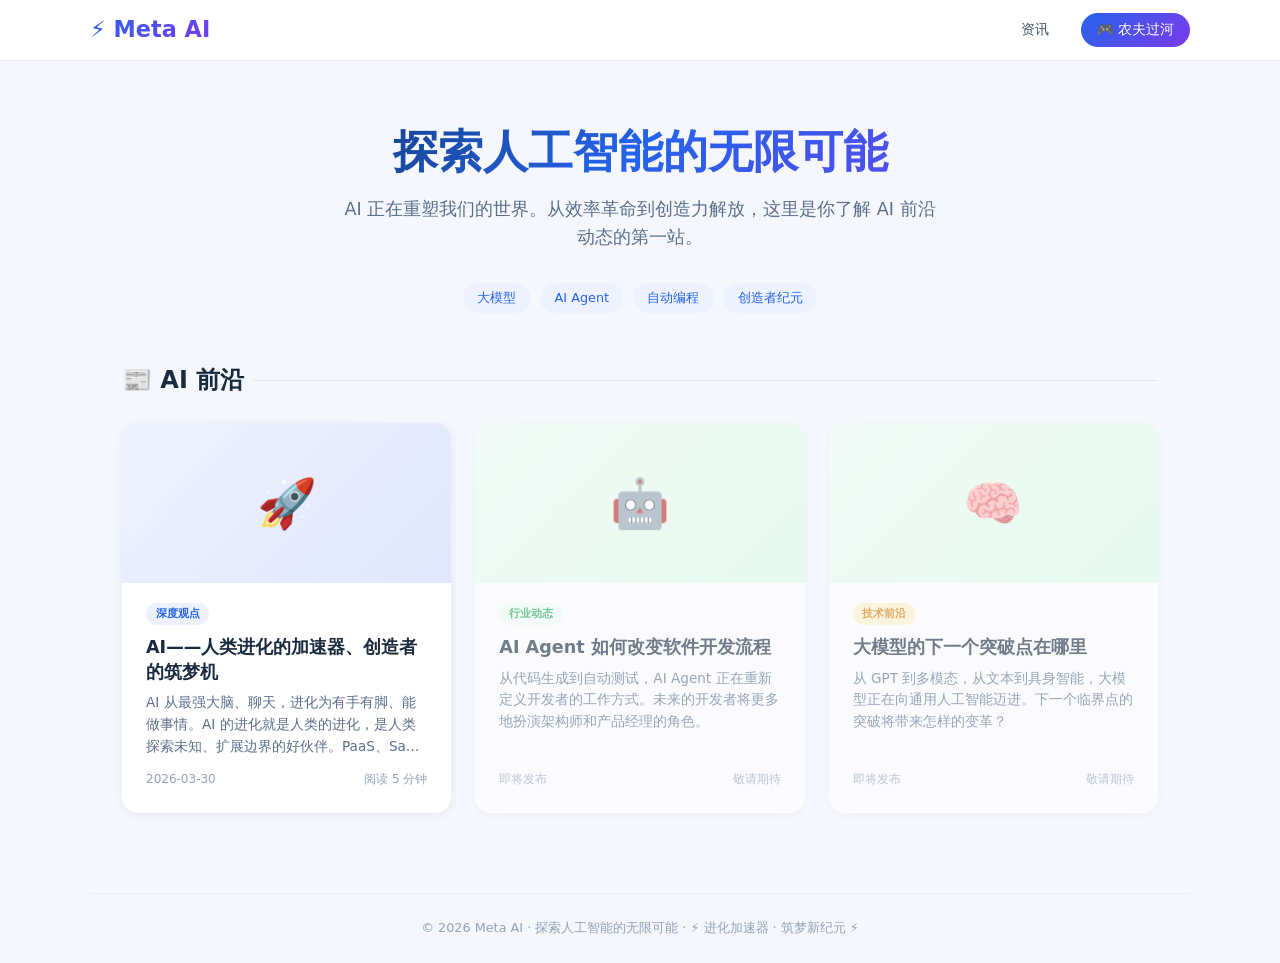
==== index.html @ 70cc27fe "Deploy Meta AI website" ====
<!DOCTYPE html>
<html lang="zh-CN">
<head>
    <meta charset="UTF-8">
    <meta name="viewport" content="width=device-width, initial-scale=1.0">
    <title>AI 前沿 - 探索人工智能的无限可能</title>
    <style>
        * { margin: 0; padding: 0; box-sizing: border-box; }
        body {
            font-family: system-ui, -apple-system, 'Segoe UI', 'Noto Sans SC', sans-serif;
            background: #f5f7fc;
            color: #1a2a3f;
            line-height: 1.6;
        }
        a { text-decoration: none; color: inherit; }

        /* ===== 导航栏 ===== */
        .navbar {
            position: sticky; top: 0; z-index: 100;
            background: rgba(255,255,255,0.92);
            backdrop-filter: blur(12px);
            border-bottom: 1px solid #e8edf5;
            padding: 0 2rem;
        }
        .navbar__inner {
            max-width: 1100px; margin: 0 auto;
            display: flex; align-items: center; justify-content: space-between;
            height: 60px;
        }
        .navbar__logo {
            font-size: 1.4rem; font-weight: 800;
            background: linear-gradient(135deg, #2563eb, #7c3aed);
            -webkit-background-clip: text; background-clip: text; color: transparent;
        }
        .navbar__links { display: flex; gap: 2rem; align-items: center; }
        .navbar__links a {
            font-size: 0.9rem; color: #4a5568; font-weight: 500;
            transition: color 0.2s;
        }
        .navbar__links a:hover { color: #2563eb; }
        .navbar__links .game-link {
            background: linear-gradient(135deg, #2563eb, #7c3aed);
            color: #fff; padding: 6px 16px; border-radius: 20px; font-size: 0.85rem;
        }
        .navbar__links .game-link:hover { opacity: 0.9; }

        /* 移动端菜单 */
        .menu-toggle { display: none; background: none; border: none; font-size: 1.5rem; cursor: pointer; }
        @media (max-width: 640px) {
            .menu-toggle { display: block; }
            .navbar__links {
                display: none; flex-direction: column; position: absolute;
                top: 60px; left: 0; right: 0; background: #fff;
                padding: 1rem 2rem; gap: 1rem; border-bottom: 1px solid #e8edf5;
            }
            .navbar__links.open { display: flex; }
        }

        /* ===== Hero ===== */
        .hero {
            max-width: 1100px; margin: 0 auto; padding: 4rem 2rem 3rem;
            text-align: center;
        }
        .hero h1 {
            font-size: 2.8rem; font-weight: 800; line-height: 1.2;
            background: linear-gradient(135deg, #0b2b44, #2563eb, #7c3aed);
            -webkit-background-clip: text; background-clip: text; color: transparent;
            margin-bottom: 1rem;
        }
        .hero p { font-size: 1.1rem; color: #5b6e8c; max-width: 600px; margin: 0 auto 2rem; }
        .hero__tags { display: flex; gap: 0.6rem; justify-content: center; flex-wrap: wrap; }
        .hero__tag {
            background: #eef2ff; color: #2563eb; padding: 0.3rem 0.9rem;
            border-radius: 20px; font-size: 0.8rem; font-weight: 500;
        }
        @media (max-width: 640px) {
            .hero h1 { font-size: 1.8rem; }
            .hero { padding: 2.5rem 1.2rem 2rem; }
        }

        /* ===== 资讯模块 ===== */
        .news {
            max-width: 1100px; margin: 0 auto; padding: 0 2rem 3rem;
        }
        .section-title {
            font-size: 1.5rem; font-weight: 700; margin-bottom: 1.5rem;
            display: flex; align-items: center; gap: 0.5rem;
        }
        .section-title::after {
            content: ''; flex: 1; height: 1px; background: #e2e8f0;
        }
        .news-grid {
            display: grid; grid-template-columns: repeat(auto-fill, minmax(320px, 1fr));
            gap: 1.5rem;
        }
        .news-card {
            background: #fff; border-radius: 16px; overflow: hidden;
            box-shadow: 0 2px 12px rgba(0,0,0,0.06);
            transition: transform 0.2s, box-shadow 0.2s;
            display: flex; flex-direction: column;
        }
        .news-card:hover {
            transform: translateY(-4px);
            box-shadow: 0 8px 24px rgba(37,99,235,0.12);
        }
        .news-card__banner {
            height: 160px; display: flex; align-items: center; justify-content: center;
            font-size: 3rem;
        }
        .news-card__banner--ai {
            background: linear-gradient(135deg, #eef2ff, #e0e7ff);
        }
        .news-card__banner--placeholder {
            background: linear-gradient(135deg, #f0fdf4, #dcfce7);
        }
        .news-card__body { padding: 1.2rem 1.5rem 1.5rem; flex: 1; display: flex; flex-direction: column; }
        .news-card__tag {
            display: inline-block; background: #eef2ff; color: #2563eb;
            padding: 0.15rem 0.6rem; border-radius: 12px; font-size: 0.7rem;
            font-weight: 600; margin-bottom: 0.6rem; width: fit-content;
        }
        .news-card__title {
            font-size: 1.1rem; font-weight: 700; color: #1a2a3f;
            margin-bottom: 0.5rem; line-height: 1.4;
        }
        .news-card__desc {
            font-size: 0.85rem; color: #5b6e8c; flex: 1;
            display: -webkit-box; -webkit-line-clamp: 3; -webkit-box-orient: vertical; overflow: hidden;
        }
        .news-card__meta {
            margin-top: 0.8rem; font-size: 0.75rem; color: #94a3b8;
            display: flex; justify-content: space-between;
        }

        /* ===== 页脚 ===== */
        .footer {
            max-width: 1100px; margin: 2rem auto 0; padding: 1.5rem 2rem;
            text-align: center; font-size: 0.8rem; color: #94a3b8;
            border-top: 1px solid #e8edf5;
        }
</style>
</head>
<body>
    <!-- 导航栏 -->
    <nav class="navbar">
        <div class="navbar__inner">
            <a href="index.html" class="navbar__logo">⚡ Meta AI</a>
            <button class="menu-toggle" onclick="document.querySelector('.navbar__links').classList.toggle('open')">☰</button>
            <div class="navbar__links">
                <a href="#news">资讯</a>
                <a href="game.html" class="game-link">🎮 农夫过河</a>
            </div>
        </div>
    </nav>

    <!-- Hero -->
    <section class="hero">
        <h1>探索人工智能的无限可能</h1>
        <p>AI 正在重塑我们的世界。从效率革命到创造力解放，这里是你了解 AI 前沿动态的第一站。</p>
        <div class="hero__tags">
            <span class="hero__tag">大模型</span>
            <span class="hero__tag">AI Agent</span>
            <span class="hero__tag">自动编程</span>
            <span class="hero__tag">创造者纪元</span>
        </div>
    </section>

    <!-- 资讯模块 -->
    <section class="news" id="news">
        <div class="section-title">📰 AI 前沿</div>
        <div class="news-grid">
            <!-- 第一篇：AI文章 -->
            <a href="AI_20260330.html" class="news-card">
                <div class="news-card__banner news-card__banner--ai">🚀</div>
                <div class="news-card__body">
                    <span class="news-card__tag">深度观点</span>
                    <div class="news-card__title">AI——人类进化的加速器、创造者的筑梦机</div>
                    <div class="news-card__desc">AI 从最强大脑、聊天，进化为有手有脚、能做事情。AI 的进化就是人类的进化，是人类探索未知、扩展边界的好伙伴。PaaS、SaaS 正在被 AI Agent 重塑。</div>
                    <div class="news-card__meta">
                        <span>2026-03-30</span>
                        <span>阅读 5 分钟</span>
                    </div>
                </div>
            </a>
            <!-- 占位文章2 -->
            <div class="news-card" style="opacity:0.6; cursor:default;">
                <div class="news-card__banner news-card__banner--placeholder">🤖</div>
                <div class="news-card__body">
                    <span class="news-card__tag" style="background:#f0fdf4;color:#16a34a;">行业动态</span>
                    <div class="news-card__title">AI Agent 如何改变软件开发流程</div>
                    <div class="news-card__desc">从代码生成到自动测试，AI Agent 正在重新定义开发者的工作方式。未来的开发者将更多地扮演架构师和产品经理的角色。</div>
                    <div class="news-card__meta">
                        <span>即将发布</span>
                        <span>敬请期待</span>
                    </div>
                </div>
            </div>
            <!-- 占位文章3 -->
            <div class="news-card" style="opacity:0.6; cursor:default;">
                <div class="news-card__banner news-card__banner--placeholder">🧠</div>
                <div class="news-card__body">
                    <span class="news-card__tag" style="background:#fef3c7;color:#d97706;">技术前沿</span>
                    <div class="news-card__title">大模型的下一个突破点在哪里</div>
                    <div class="news-card__desc">从 GPT 到多模态，从文本到具身智能，大模型正在向通用人工智能迈进。下一个临界点的突破将带来怎样的变革？</div>
                    <div class="news-card__meta">
                        <span>即将发布</span>
                        <span>敬请期待</span>
                    </div>
                </div>
            </div>
        </div>
    </section>

    <!-- 页脚 -->
    <footer class="footer">
        <p>© 2026 Meta AI · 探索人工智能的无限可能 · ⚡ 进化加速器 · 筑梦新纪元 ⚡</p>
    </footer>
</body>
</html>
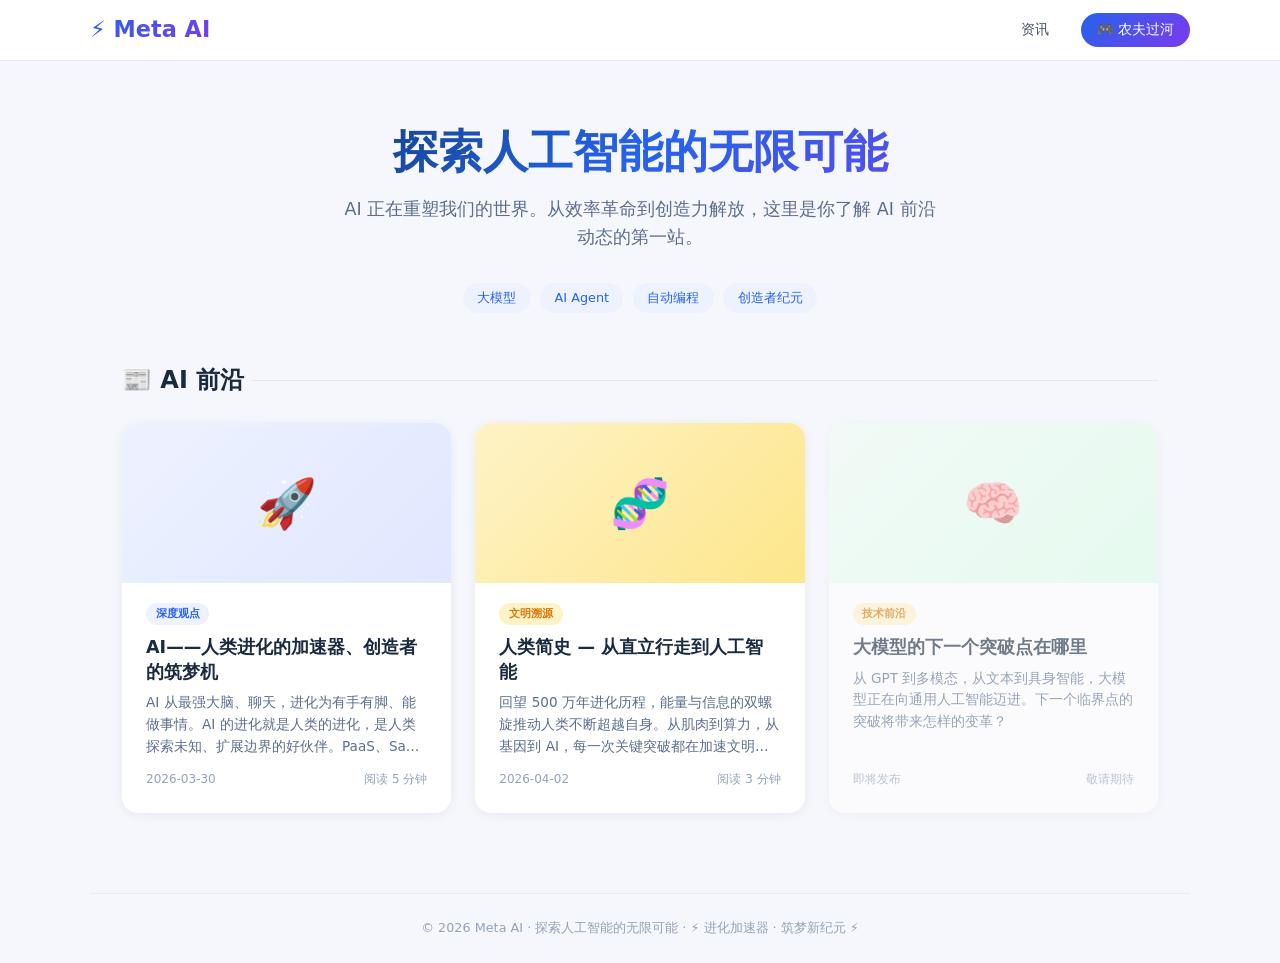
==== commit aeb67115: "更新网站内容" ====
--- a/index.html
+++ b/index.html
@@ -145,7 +145,7 @@
     <nav class="navbar">
         <div class="navbar__inner">
             <a href="index.html" class="navbar__logo">⚡ Meta AI</a>
-            <button class="menu-toggle" onclick="document.querySelector('.navbar__links').classList.toggle('open')">☰</button>
+            <button class="menu-toggle" aria-label="打开菜单" onclick="document.querySelector('.navbar__links').classList.toggle('open')">☰</button>
             <div class="navbar__links">
                 <a href="#news">资讯</a>
                 <a href="game.html" class="game-link">🎮 农夫过河</a>
@@ -183,18 +183,18 @@
                 </div>
             </a>
             <!-- 占位文章2 -->
-            <div class="news-card" style="opacity:0.6; cursor:default;">
-                <div class="news-card__banner news-card__banner--placeholder">🤖</div>
+            <a href="human-history.html" class="news-card">
+                <div class="news-card__banner news-card__banner--placeholder" style="background:linear-gradient(135deg,#fef3c7,#fde68a);">🧬</div>
                 <div class="news-card__body">
-                    <span class="news-card__tag" style="background:#f0fdf4;color:#16a34a;">行业动态</span>
-                    <div class="news-card__title">AI Agent 如何改变软件开发流程</div>
-                    <div class="news-card__desc">从代码生成到自动测试，AI Agent 正在重新定义开发者的工作方式。未来的开发者将更多地扮演架构师和产品经理的角色。</div>
+                    <span class="news-card__tag" style="background:#fef3c7;color:#d97706;">文明溯源</span>
+                    <div class="news-card__title">人类简史 — 从直立行走到人工智能</div>
+                    <div class="news-card__desc">回望 500 万年进化历程，能量与信息的双螺旋推动人类不断超越自身。从肌肉到算力，从基因到 AI，每一次关键突破都在加速文明的跃迁。</div>
                     <div class="news-card__meta">
-                        <span>即将发布</span>
-                        <span>敬请期待</span>
+                        <span>2026-04-02</span>
+                        <span>阅读 3 分钟</span>
                     </div>
                 </div>
-            </div>
+            </a>
             <!-- 占位文章3 -->
             <div class="news-card" style="opacity:0.6; cursor:default;">
                 <div class="news-card__banner news-card__banner--placeholder">🧠</div>
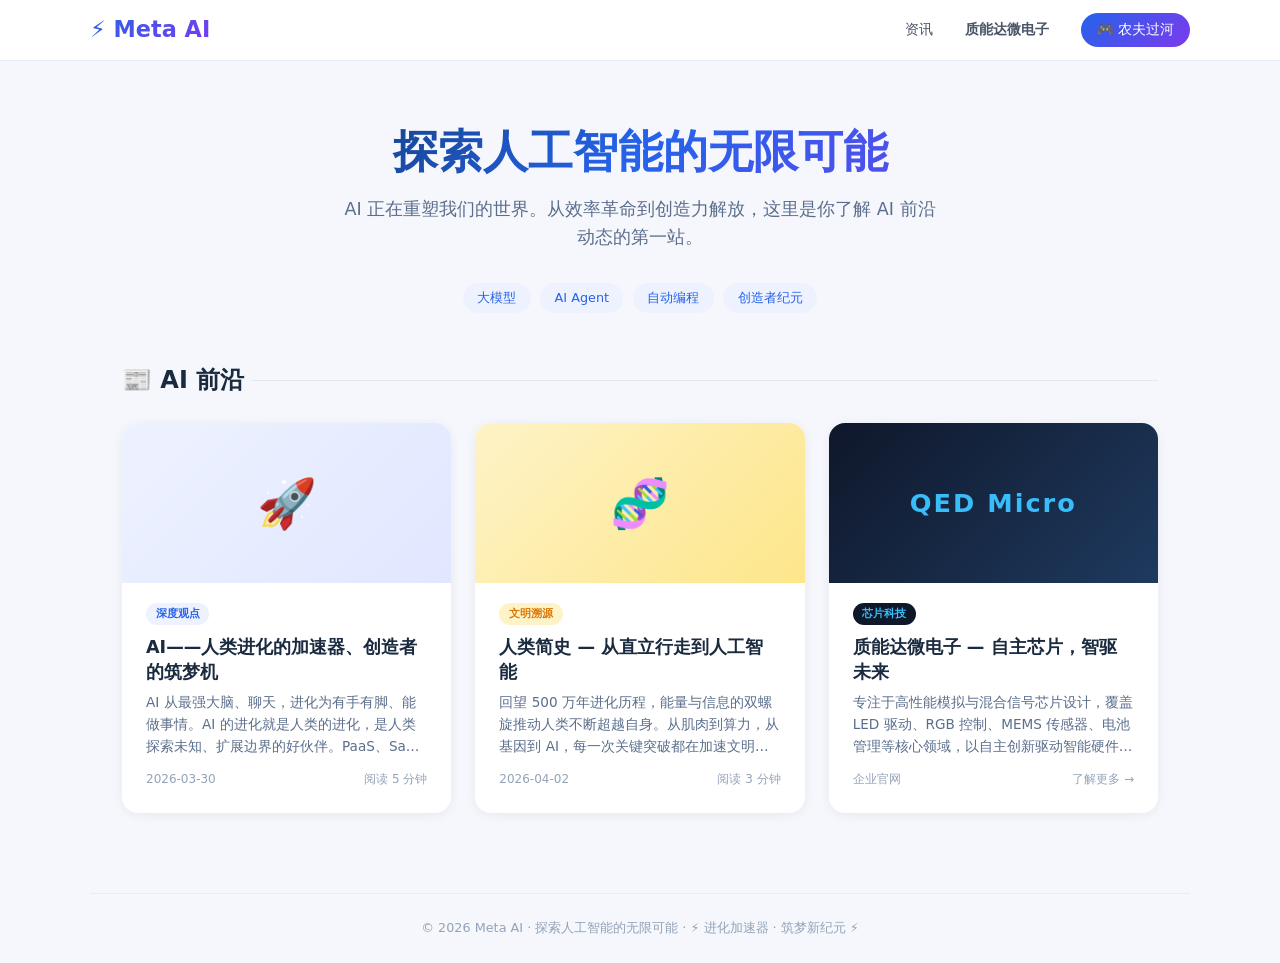
==== commit de1fd9c1: "Add QED Micro website" ====
--- a/index.html
+++ b/index.html
@@ -148,6 +148,7 @@
             <button class="menu-toggle" aria-label="打开菜单" onclick="document.querySelector('.navbar__links').classList.toggle('open')">☰</button>
             <div class="navbar__links">
                 <a href="#news">资讯</a>
+                <a href="qed/" style="font-weight:600;">质能达微电子</a>
                 <a href="game.html" class="game-link">🎮 农夫过河</a>
             </div>
         </div>
@@ -195,19 +196,19 @@
                     </div>
                 </div>
             </a>
-            <!-- 占位文章3 -->
-            <div class="news-card" style="opacity:0.6; cursor:default;">
-                <div class="news-card__banner news-card__banner--placeholder">🧠</div>
+            <!-- 第三篇：质能达微电子 -->
+            <a href="qed/" class="news-card">
+                <div class="news-card__banner" style="background:linear-gradient(135deg,#0f172a,#1e3a5f);color:#38bdf8;font-size:1.6rem;font-weight:800;letter-spacing:2px;">QED Micro</div>
                 <div class="news-card__body">
-                    <span class="news-card__tag" style="background:#fef3c7;color:#d97706;">技术前沿</span>
-                    <div class="news-card__title">大模型的下一个突破点在哪里</div>
-                    <div class="news-card__desc">从 GPT 到多模态，从文本到具身智能，大模型正在向通用人工智能迈进。下一个临界点的突破将带来怎样的变革？</div>
+                    <span class="news-card__tag" style="background:#0f172a;color:#38bdf8;">芯片科技</span>
+                    <div class="news-card__title">质能达微电子 — 自主芯片，智驱未来</div>
+                    <div class="news-card__desc">专注于高性能模拟与混合信号芯片设计，覆盖 LED 驱动、RGB 控制、MEMS 传感器、电池管理等核心领域，以自主创新驱动智能硬件升级。</div>
                     <div class="news-card__meta">
-                        <span>即将发布</span>
-                        <span>敬请期待</span>
+                        <span>企业官网</span>
+                        <span>了解更多 →</span>
                     </div>
                 </div>
-            </div>
+            </a>
         </div>
     </section>
 
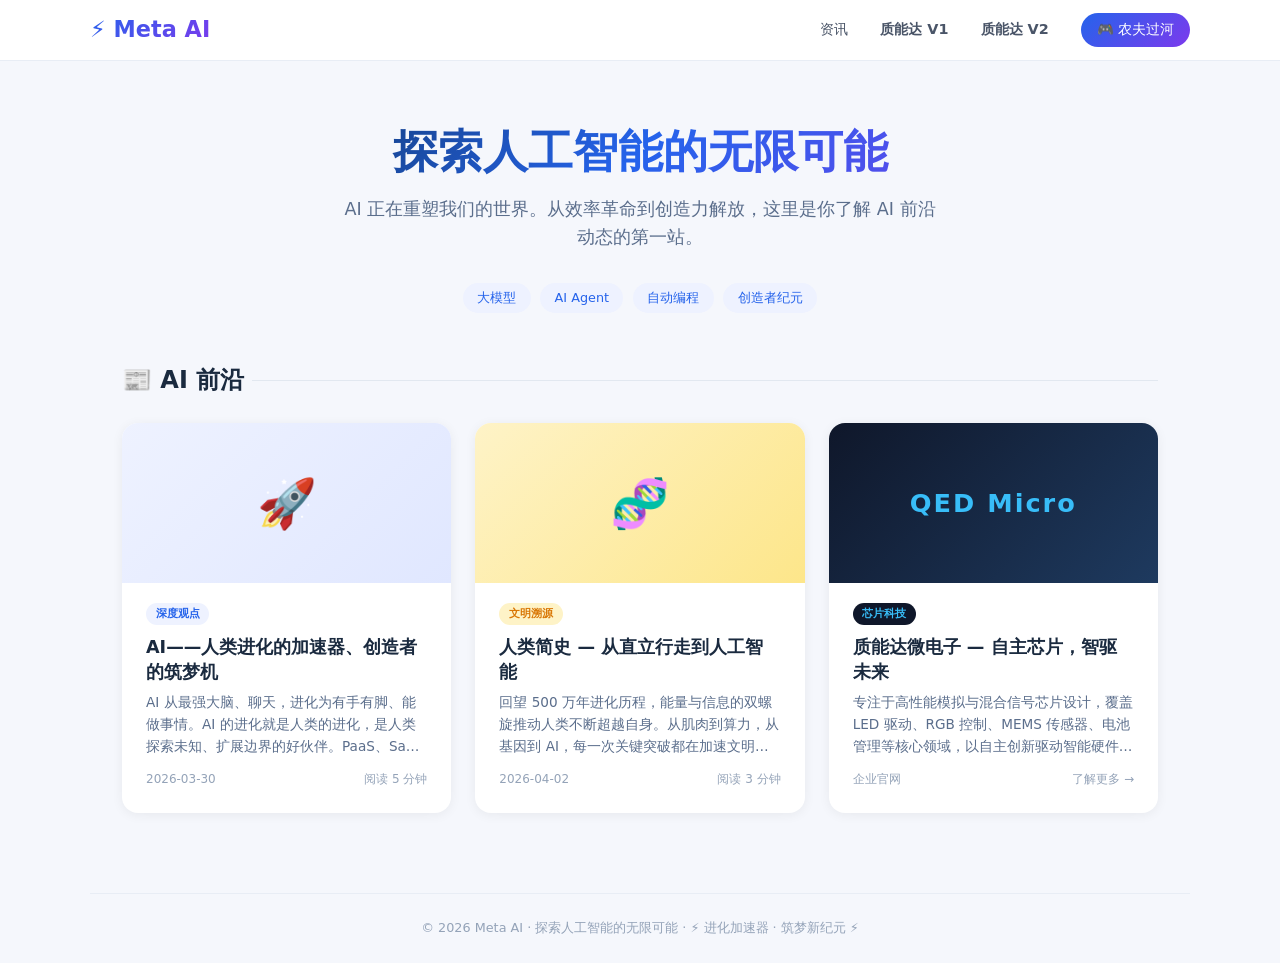
==== commit 8897a402: "Add QED V2 website, restore QED V1" ====
--- a/index.html
+++ b/index.html
@@ -148,7 +148,8 @@
             <button class="menu-toggle" aria-label="打开菜单" onclick="document.querySelector('.navbar__links').classList.toggle('open')">☰</button>
             <div class="navbar__links">
                 <a href="#news">资讯</a>
-                <a href="qed/" style="font-weight:600;">质能达微电子</a>
+                <a href="qed/" style="font-weight:600;">质能达 V1</a>
+                <a href="qed2/" style="font-weight:600;">质能达 V2</a>
                 <a href="game.html" class="game-link">🎮 农夫过河</a>
             </div>
         </div>
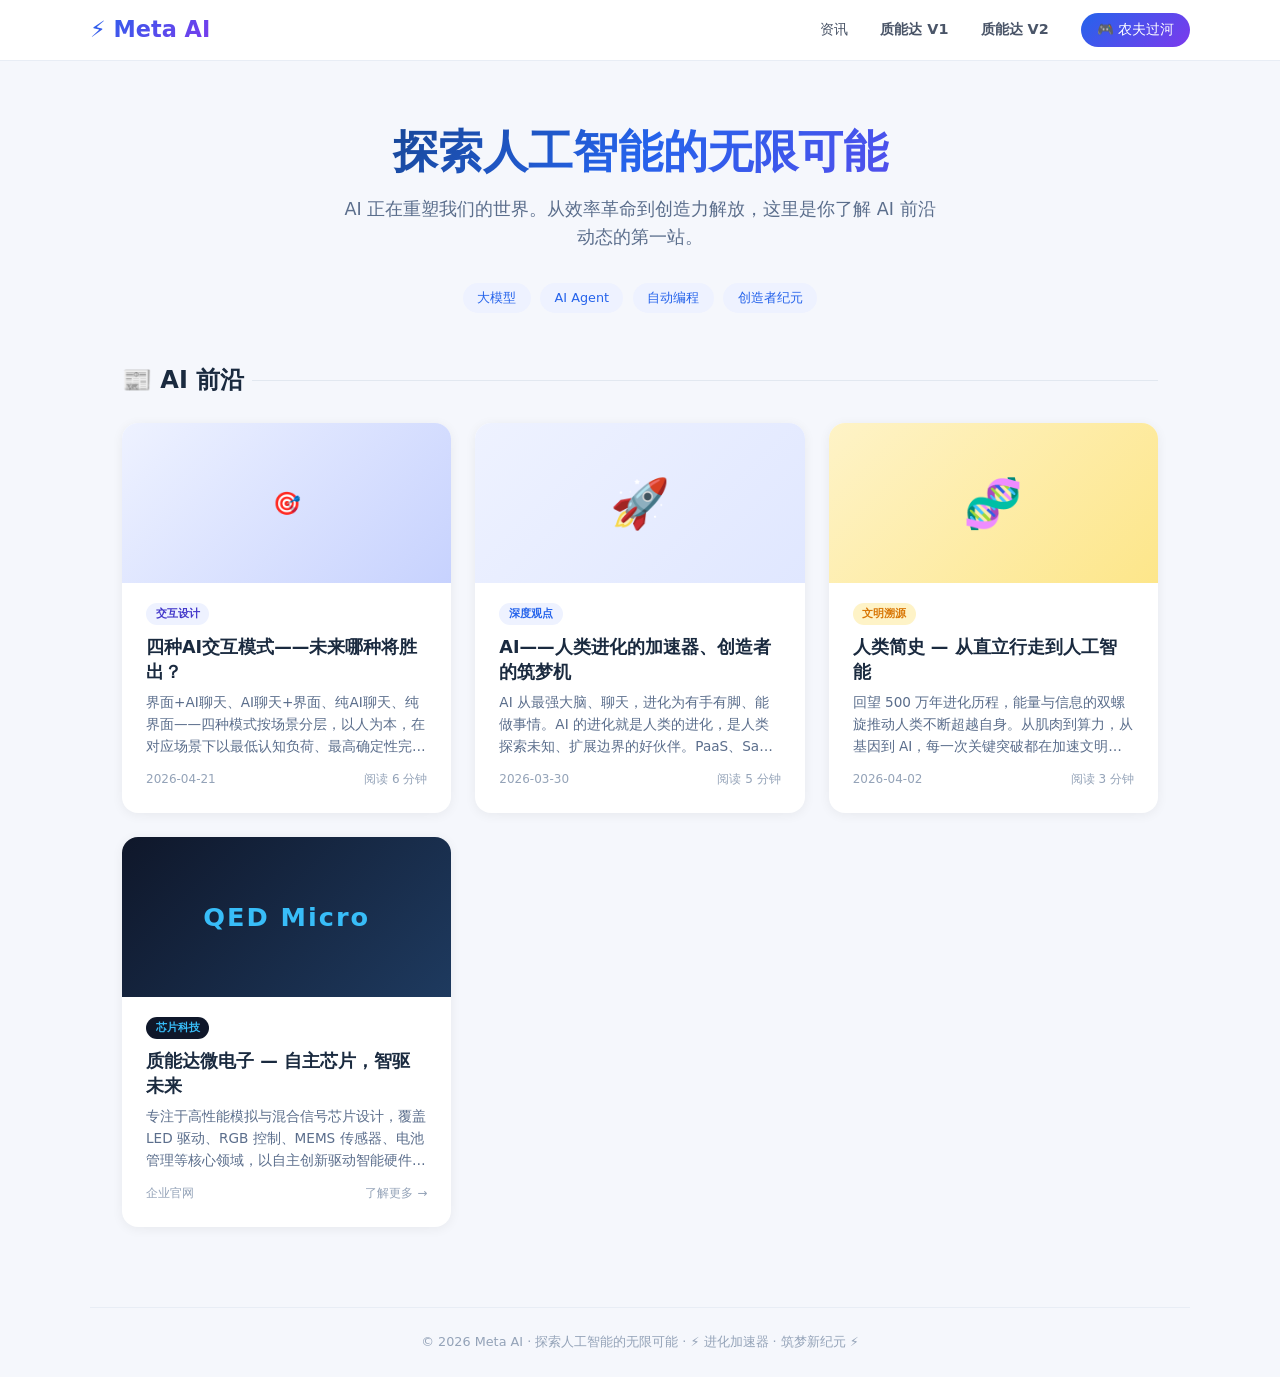
==== commit 348aa195: "Deploy Meta AI website" ====
--- a/index.html
+++ b/index.html
@@ -171,6 +171,19 @@
     <section class="news" id="news">
         <div class="section-title">📰 AI 前沿</div>
         <div class="news-grid">
+            <!-- 四种AI交互模式 -->
+            <a href="AI_20260421.html" class="news-card">
+                <div class="news-card__banner" style="background:linear-gradient(135deg,#eef2ff,#c7d2fe);color:#4338ca;font-size:1.4rem;">🎯</div>
+                <div class="news-card__body">
+                    <span class="news-card__tag" style="background:#eef2ff;color:#4338ca;">交互设计</span>
+                    <div class="news-card__title">四种AI交互模式——未来哪种将胜出？</div>
+                    <div class="news-card__desc">界面+AI聊天、AI聊天+界面、纯AI聊天、纯界面——四种模式按场景分层，以人为本，在对应场景下以最低认知负荷、最高确定性完成操作闭环。</div>
+                    <div class="news-card__meta">
+                        <span>2026-04-21</span>
+                        <span>阅读 6 分钟</span>
+                    </div>
+                </div>
+            </a>
             <!-- 第一篇：AI文章 -->
             <a href="AI_20260330.html" class="news-card">
                 <div class="news-card__banner news-card__banner--ai">🚀</div>
